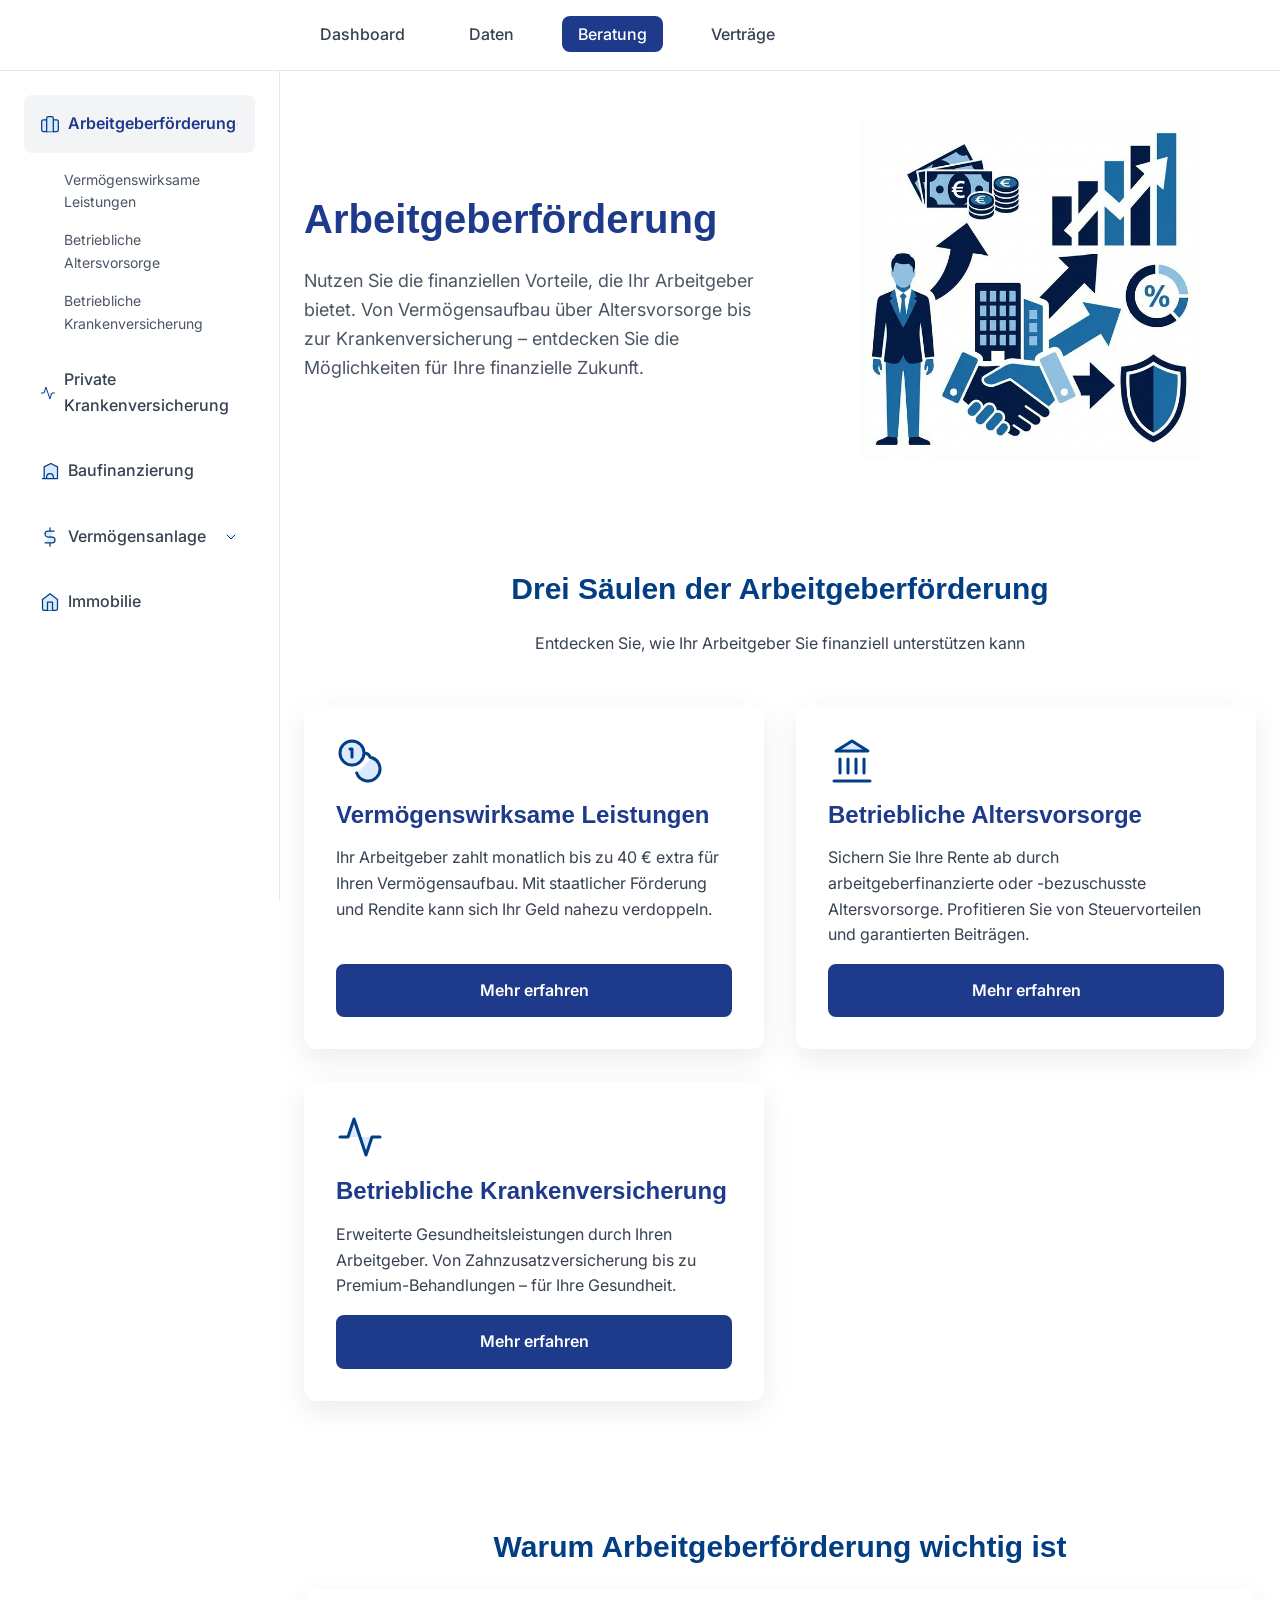
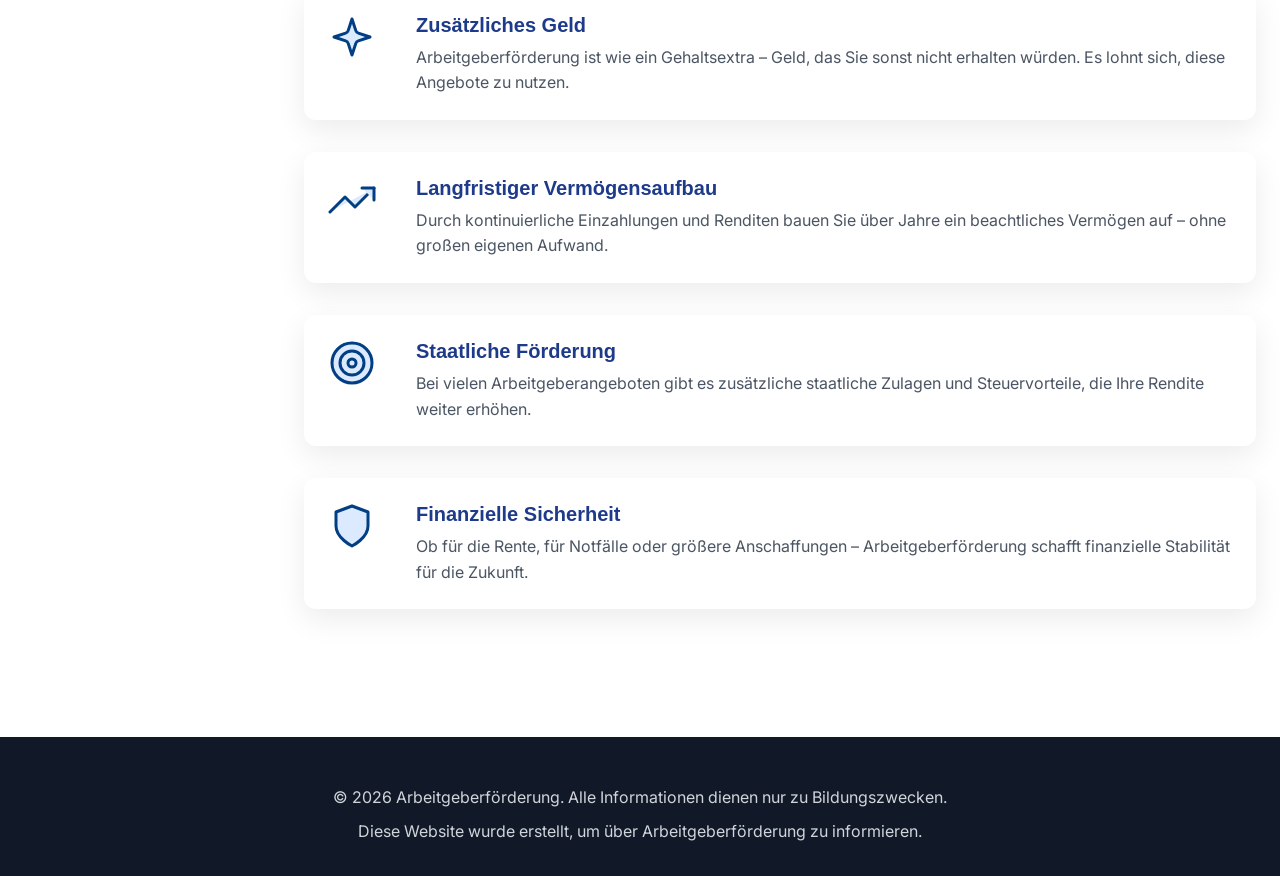
==== index.html @ 499d2a5a "Add files via upload" ====
<!DOCTYPE html>
<html lang="de">

<head>
    <meta charset="UTF-8">
    <meta name="viewport" content="width=device-width, initial-scale=1.0">
    <title>Arbeitgeberförderung</title>
    <meta name="description"
        content="Entdecken Sie die wichtigsten Arbeitgeberleistungen: Vermögenswirksame Leistungen, Betriebliche Altersvorsorge und Betriebliche Krankenversicherung.">
    <link rel="stylesheet" href="style.css">
    <link rel="preconnect" href="https://fonts.googleapis.com">
    <link rel="preconnect" href="https://fonts.gstatic.com" crossorigin>
    <link href="https://fonts.googleapis.com/css2?family=Inter:wght@400;500;600;700&display=swap" rel="stylesheet">
</head>

<body>
    <!-- Navigation -->
    <nav class="navbar">
        <div class="nav-container">
            <ul class="nav-menu" id="navMenu">
                <li><span class="nav-link disabled">Dashboard</span></li>
                <li><span class="nav-link disabled">Daten</span></li>
                <li><a href="index.html" class="nav-link active">Beratung</a></li>
                <li><span class="nav-link disabled">Verträge</span></li>
            </ul>
        </div>
    </nav>

    <div class="app-layout">
        <!-- Sidebar -->
        <aside class="sidebar" id="sidebar">
            <ul class="sidebar-menu">
                <li class="sidebar-item">
                    <a href="index.html" class="sidebar-link active"
                        style="display: flex; align-items: center; justify-content: space-between;">
                        <span style="display: flex; align-items: center; gap: 0.5rem;">
                            <!-- Icon for Arbeitgeberförderung -->
                            <svg xmlns="http://www.w3.org/2000/svg" class="icon-blue"
                                style="width: 1.25rem; height: 1.25rem;" viewBox="0 0 24 24" fill="none"
                                stroke="currentColor" stroke-width="2" stroke-linecap="round" stroke-linejoin="round">
                                <rect x="2" y="7" width="20" height="14" rx="2" ry="2" />
                                <path d="M16 21V5a2 2 0 0 0-2-2h-4a2 2 0 0 0-2 2v16" />
                            </svg>
                            Arbeitgeberförderung
                        </span>
                        <svg xmlns="http://www.w3.org/2000/svg" class="sidebar-icon-arrow icon-blue"
                            id="sidebarToggleArrow" style="width: 1rem; height: 1rem; cursor: pointer;"
                            viewBox="0 0 24 24" fill="none" stroke="currentColor" stroke-width="2"
                            stroke-linecap="round" stroke-linejoin="round">
                            <polyline points="6 9 12 15 18 9" />
                        </svg>
                    </a>
                    <ul class="sidebar-sub-menu open" id="sidebarSubMenu">
                        <li><a href="vl.html" class="sidebar-sub-link">Vermögenswirksame Leistungen</a></li>
                        <li><a href="bav.html" class="sidebar-sub-link">Betriebliche Altersvorsorge</a></li>
                        <li><a href="bkv.html" class="sidebar-sub-link">Betriebliche Krankenversicherung</a></li>
                    </ul>
                </li>
                <li class="sidebar-item">
                    <a href="pkv.html" class="sidebar-link" style="display: flex; align-items: center; gap: 0.5rem;">
                        <svg xmlns="http://www.w3.org/2000/svg" class="icon-blue"
                            style="width: 1.25rem; height: 1.25rem;" viewBox="0 0 24 24" fill="none"
                            stroke="currentColor" stroke-width="2" stroke-linecap="round" stroke-linejoin="round">
                            <path d="M22 12h-4l-3 9L9 3l-3 9H2" />
                        </svg> Private Krankenversicherung
                    </a>
                </li>
                <li class="sidebar-item">
                    <a href="baufinanzierung.html" class="sidebar-link"
                        style="display: flex; align-items: center; gap: 0.5rem; justify-content: flex-start;">
                        <svg xmlns="http://www.w3.org/2000/svg" class="icon-blue"
                            style="width: 1.25rem; height: 1.25rem;" viewBox="0 0 24 24" fill="none"
                            stroke="currentColor" stroke-width="2" stroke-linecap="round" stroke-linejoin="round">
                            <path d="M3 21h18M5 21V7l8-4 8 4v14M8 21v-2a4 4 0 0 1 8 0v2" />
                        </svg> Baufinanzierung
                    </a>
                </li>
                <li class="sidebar-item">
                    <a href="vermoegensanlage.html" class="sidebar-link"
                        style="display: flex; align-items: center; justify-content: space-between;">
                        <span style="display: flex; align-items: center; gap: 0.5rem;">
                            <svg xmlns="http://www.w3.org/2000/svg" class="icon-blue"
                                style="width: 1.25rem; height: 1.25rem;" viewBox="0 0 24 24" fill="none"
                                stroke="currentColor" stroke-width="2" stroke-linecap="round" stroke-linejoin="round">
                                <line x1="12" y1="1" x2="12" y2="23" />
                                <path d="M17 5H9.5a3.5 3.5 0 0 0 0 7h5a3.5 3.5 0 0 1 0 7H6" />
                            </svg>
                            Vermögensanlage
                        </span>
                        <svg xmlns="http://www.w3.org/2000/svg" class="sidebar-icon-arrow icon-blue"
                            id="sidebarToggleArrow2" style="width: 1rem; height: 1rem; cursor: pointer;"
                            viewBox="0 0 24 24" fill="none" stroke="currentColor" stroke-width="2"
                            stroke-linecap="round" stroke-linejoin="round">
                            <polyline points="6 9 12 15 18 9" />
                        </svg>
                    </a>
                    <ul class="sidebar-sub-menu" id="sidebarSubMenu2">
                        <li><a href="zinseszinseffekt.html" class="sidebar-sub-link">Zinseszinseffekt</a></li>
                        <li><a href="cost-average-effekt.html" class="sidebar-sub-link">Cost-Average-Effekt</a></li>
                        <li><a href="diversifikation.html" class="sidebar-sub-link">Diversifikation</a></li>
                        <li><a href="krisen-sind-chancen.html" class="sidebar-sub-link">Krisen sind Chancen</a></li>
                    </ul>
                </li>
                <li class="sidebar-item">
                    <a href="immobilie.html" class="sidebar-link"
                        style="display: flex; align-items: center; gap: 0.5rem; justify-content: flex-start;">
                        <svg xmlns="http://www.w3.org/2000/svg" class="icon-blue"
                            style="width: 1.25rem; height: 1.25rem;" viewBox="0 0 24 24" fill="none"
                            stroke="currentColor" stroke-width="2" stroke-linecap="round" stroke-linejoin="round">
                            <path d="M3 9l9-7 9 7v11a2 2 0 0 1-2 2H5a2 2 0 0 1-2-2z" />
                            <polyline points="9 22 9 12 15 12 15 22" />
                        </svg>
                        Immobilie
                    </a>
                </li>
            </ul>
        </aside>

        <!-- Main Content -->
        <main class="main-content">
            <!-- Hero Section -->
            <section class="hero">
                <div class="hero-container">
                    <div class="hero-content">
                        <h1>Arbeitgeberförderung</h1>
                        <p class="hero-subtitle">
                            Nutzen Sie die finanziellen Vorteile, die Ihr Arbeitgeber bietet.
                            Von Vermögensaufbau über Altersvorsorge bis zur Krankenversicherung –
                            entdecken Sie die Möglichkeiten für Ihre finanzielle Zukunft.
                        </p>
                    </div>
                    <div class="hero-illustration">
                        <img src="images/arbeitgeberfoerderung_hero.png"
                            alt="Finanzielle Vorteile durch Arbeitgeberförderung"
                            style="width:100%; max-width:340px; object-fit:contain;">
                    </div>
                </div>
            </section>

            <!-- Main Content -->
            <section class="section">
                <div class="container">
                    <div class="text-center mb-xl">
                        <h2>Drei Säulen der Arbeitgeberförderung</h2>
                        <p>Entdecken Sie, wie Ihr Arbeitgeber Sie finanziell unterstützen kann</p>
                    </div>

                    <div class="card-grid">
                        <!-- VL Card -->
                        <div class="card">
                            <div class="card-icon">
                                <svg xmlns="http://www.w3.org/2000/svg" class="icon-blue" viewBox="0 0 24 24"
                                    fill="none" stroke="currentColor" stroke-width="2" stroke-linecap="round"
                                    stroke-linejoin="round">
                                    <circle cx="8" cy="8" r="6" />
                                    <path d="M18.09 10.37A6 6 0 1 1 10.34 18" />
                                    <path d="M7 6h1v4" />
                                    <path d="M17.12 10.22a3 3 0 0 0-2.12-2.12" />
                                </svg>
                            </div>
                            <h3>Vermögenswirksame Leistungen</h3>
                            <p>
                                Ihr Arbeitgeber zahlt monatlich bis zu 40 € extra für Ihren Vermögensaufbau.
                                Mit staatlicher Förderung und Rendite kann sich Ihr Geld nahezu verdoppeln.
                            </p>
                            <a href="vl.html" class="btn btn-primary mt-md">Mehr erfahren</a>
                        </div>

                        <!-- BAV Card -->
                        <div class="card">
                            <div class="card-icon">
                                <svg xmlns="http://www.w3.org/2000/svg" class="icon-blue" viewBox="0 0 24 24"
                                    fill="none" stroke="currentColor" stroke-width="2" stroke-linecap="round"
                                    stroke-linejoin="round">
                                    <line x1="3" y1="22" x2="21" y2="22" />
                                    <line x1="6" y1="18" x2="6" y2="11" />
                                    <line x1="10" y1="18" x2="10" y2="11" />
                                    <line x1="14" y1="18" x2="14" y2="11" />
                                    <line x1="18" y1="18" x2="18" y2="11" />
                                    <polygon points="12 2 20 7 4 7" />
                                </svg>
                            </div>
                            <h3>Betriebliche Altersvorsorge</h3>
                            <p>
                                Sichern Sie Ihre Rente ab durch arbeitgeberfinanzierte oder
                                -bezuschusste Altersvorsorge. Profitieren Sie von Steuervorteilen
                                und garantierten Beiträgen.
                            </p>
                            <a href="bav.html" class="btn btn-primary mt-md">Mehr erfahren</a>
                        </div>

                        <!-- BKV Card -->
                        <div class="card">
                            <div class="card-icon">
                                <svg xmlns="http://www.w3.org/2000/svg" class="icon-blue" viewBox="0 0 24 24"
                                    fill="none" stroke="currentColor" stroke-width="2" stroke-linecap="round"
                                    stroke-linejoin="round">
                                    <path d="M22 12h-4l-3 9L9 3l-3 9H2" />
                                </svg>
                            </div>
                            <h3>Betriebliche Krankenversicherung</h3>
                            <p>
                                Erweiterte Gesundheitsleistungen durch Ihren Arbeitgeber.
                                Von Zahnzusatzversicherung bis zu Premium-Behandlungen –
                                für Ihre Gesundheit.
                            </p>
                            <a href="bkv.html" class="btn btn-primary mt-md">Mehr erfahren</a>
                        </div>
                    </div>
                </div>
            </section>

            <!-- Info Section -->
            <section class="section section--alt">
                <div class="container">
                    <h2 class="text-center">Warum Arbeitgeberförderung wichtig ist</h2>

                    <ul class="feature-list">
                        <li class="feature-item">
                            <div class="feature-icon">
                                <svg xmlns="http://www.w3.org/2000/svg" class="icon-blue" viewBox="0 0 24 24"
                                    fill="none" stroke="currentColor" stroke-width="2" stroke-linecap="round"
                                    stroke-linejoin="round">
                                    <path
                                        d="m12 3-1.912 5.813a2 2 0 0 1-1.275 1.275L3 12l5.813 1.912a2 2 0 0 1 1.275 1.275L12 21l1.912-5.813a2 2 0 0 1 1.275-1.275L21 12l-5.813-1.912a2 2 0 0 1-1.275-1.275Z" />
                                </svg>
                            </div>
                            <div class="feature-content">
                                <h4>Zusätzliches Geld</h4>
                                <p>
                                    Arbeitgeberförderung ist wie ein Gehaltsextra – Geld, das Sie sonst
                                    nicht erhalten würden. Es lohnt sich, diese Angebote zu nutzen.
                                </p>
                            </div>
                        </li>

                        <li class="feature-item">
                            <div class="feature-icon">
                                <svg xmlns="http://www.w3.org/2000/svg" class="icon-blue" viewBox="0 0 24 24"
                                    fill="none" stroke="currentColor" stroke-width="2" stroke-linecap="round"
                                    stroke-linejoin="round">
                                    <polyline points="23 6 13.5 15.5 8.5 10.5 1 18" />
                                    <polyline points="17 6 23 6 23 12" />
                                </svg>
                            </div>
                            <div class="feature-content">
                                <h4>Langfristiger Vermögensaufbau</h4>
                                <p>
                                    Durch kontinuierliche Einzahlungen und Renditen bauen Sie über Jahre
                                    ein beachtliches Vermögen auf – ohne großen eigenen Aufwand.
                                </p>
                            </div>
                        </li>

                        <li class="feature-item">
                            <div class="feature-icon">
                                <svg xmlns="http://www.w3.org/2000/svg" class="icon-blue" viewBox="0 0 24 24"
                                    fill="none" stroke="currentColor" stroke-width="2" stroke-linecap="round"
                                    stroke-linejoin="round">
                                    <circle cx="12" cy="12" r="10" />
                                    <circle cx="12" cy="12" r="6" />
                                    <circle cx="12" cy="12" r="2" />
                                </svg>
                            </div>
                            <div class="feature-content">
                                <h4>Staatliche Förderung</h4>
                                <p>
                                    Bei vielen Arbeitgeberangeboten gibt es zusätzliche staatliche
                                    Zulagen und Steuervorteile, die Ihre Rendite weiter erhöhen.
                                </p>
                            </div>
                        </li>

                        <li class="feature-item">
                            <div class="feature-icon">
                                <svg xmlns="http://www.w3.org/2000/svg" class="icon-blue" viewBox="0 0 24 24"
                                    fill="none" stroke="currentColor" stroke-width="2" stroke-linecap="round"
                                    stroke-linejoin="round">
                                    <path d="M12 22s8-4 8-10V5l-8-3-8 3v7c0 6 8 10 8 10z" />
                                </svg>
                            </div>
                            <div class="feature-content">
                                <h4>Finanzielle Sicherheit</h4>
                                <p>
                                    Ob für die Rente, für Notfälle oder größere Anschaffungen –
                                    Arbeitgeberförderung schafft finanzielle Stabilität für die Zukunft.
                                </p>
                            </div>
                        </li>
                    </ul>
                </div>
            </section>


        </main>
    </div>

    <!-- Footer -->
    <footer class="footer">
        <div class="footer-content">
            <p>&copy; 2026 Arbeitgeberförderung. Alle Informationen dienen nur zu Bildungszwecken.</p>
            <p>Diese Website wurde erstellt, um über Arbeitgeberförderung zu informieren.</p>
        </div>
    </footer>

    <!-- JavaScript -->
    <script>
        // Mobile Navigation Toggle
        const navToggle = document.getElementById('navToggle');
        const navMenu = document.getElementById('navMenu');

        navToggle.addEventListener('click', () => {
            document.querySelector('.sidebar').classList.toggle('active');
        });

        // Sidebar Collapse Logic - only toggle on arrow click
        const subMenu = document.getElementById('sidebarSubMenu');
        const arrow = document.getElementById('sidebarToggleArrow');

        arrow.addEventListener('click', (e) => {
            e.preventDefault(); // Prevent navigation when clicking arrow
            e.stopPropagation(); // Stop event from bubbling to parent link
            subMenu.classList.toggle('open');
            arrow.style.transform = subMenu.classList.contains('open') ? 'rotate(180deg)' : 'rotate(0deg)';
        });

        // Sidebar Collapse Logic - Vermögensanlage
        const subMenu2 = document.getElementById('sidebarSubMenu2');
        const arrow2 = document.getElementById('sidebarToggleArrow2');

        if (arrow2 && subMenu2) {
            arrow2.addEventListener('click', (e) => {
                e.preventDefault();
                e.stopPropagation();
                subMenu2.classList.toggle('open');
                arrow2.style.transform = subMenu2.classList.contains('open') ? 'rotate(180deg)' : 'rotate(0deg)';
            });
        }

        // Remove navLink listener as navLinks have changed
        /*
        const navLinks = document.querySelectorAll('.nav-link');
        navLinks.forEach(link => {
            link.addEventListener('click', () => {
                navMenu.classList.remove('active');
            });
        });
        */

        // Smooth scroll for anchor links
        document.querySelectorAll('a[href^="#"]').forEach(anchor => {
            anchor.addEventListener('click', function (e) {
                e.preventDefault();
                const target = document.querySelector(this.getAttribute('href'));
                if (target) {
                    target.scrollIntoView({
                        behavior: 'smooth',
                        block: 'start'
                    });
                }
            });
        });
    </script>
</body>

</html>
---- style.css ----
/* ===================================
   CSS Variables / Design System
   =================================== */
:root {
    /* Brand Colors */
    --primary: #1e3a8a;
    /* Dark Blue */
    --primary-light: #3b82f6;
    /* Light Blue */
    --primary-lighter: #93c5fd;
    --secondary: #06b6d4;
    /* Cyan */
    --accent: #22c55e;
    /* Green */

    /* Neutral Colors */
    --white: #ffffff;
    --gray-50: #f9fafb;
    --gray-100: #f3f4f6;
    --gray-200: #e5e7eb;
    --gray-300: #d1d5db;
    --gray-600: #4b5563;
    --gray-700: #374151;
    --gray-800: #1f2937;
    --gray-900: #111827;

    /* Spacing */
    --spacing-xs: 0.5rem;
    --spacing-sm: 1rem;
    --spacing-md: 1.5rem;
    --spacing-lg: 2rem;
    --spacing-xl: 3rem;
    --spacing-2xl: 4rem;

    /* Typography */
    --font-family: 'Inter', -apple-system, BlinkMacSystemFont, 'Segoe UI', sans-serif;
    --font-size-sm: 0.875rem;
    --font-size-base: 1rem;
    --font-size-lg: 1.125rem;
    --font-size-xl: 1.25rem;
    --font-size-2xl: 1.5rem;
    --font-size-3xl: 1.875rem;
    --font-size-4xl: 2.25rem;

    /* Shadows */
    --shadow-sm: 0 1px 2px 0 rgba(0, 0, 0, 0.05);
    --shadow: 0 1px 3px 0 rgba(0, 0, 0, 0.1), 0 1px 2px 0 rgba(0, 0, 0, 0.06);
    --shadow-md: 0 4px 6px -1px rgba(0, 0, 0, 0.1), 0 2px 4px -1px rgba(0, 0, 0, 0.06);
    --shadow-lg: 0 10px 15px -3px rgba(0, 0, 0, 0.1), 0 4px 6px -2px rgba(0, 0, 0, 0.05);

    /* Border Radius */
    --radius-sm: 0.375rem;
    --radius: 0.5rem;
    --radius-lg: 0.75rem;
    --radius-xl: 1rem;

    /* Transitions */
    --transition: all 0.3s cubic-bezier(0.4, 0, 0.2, 1);

    /* Custom Shadows for Boxes */
    --shadow-card: 0 10px 30px rgba(0, 0, 0, 0.08);
}

/* ===================================
   Base Styles
   =================================== */
* {
    margin: 0;
    padding: 0;
    box-sizing: border-box;
}

html {
    scroll-behavior: smooth;
    overflow-y: scroll;
    /* Always reserve space for scrollbar to prevent layout shift */
}

body {
    font-family: var(--font-family);
    font-size: var(--font-size-base);
    line-height: 1.6;
    color: var(--gray-800);
    background: var(--white);
}

/* ===================================
   Typography
   =================================== */
h1,
h2,
h3,
h4,
h5,
h6 {
    font-family: 'Segoe UI Semibold', 'Segoe UI', sans-serif;
    font-weight: 600;
    line-height: 1.2;
    color: #023e84;
    margin-bottom: var(--spacing-md);
}

h1 {
    font-size: var(--font-size-4xl);
}

h2 {
    font-size: var(--font-size-3xl);
}

h3 {
    font-size: var(--font-size-2xl);
}

h4 {
    font-size: var(--font-size-xl);
}

p {
    margin-bottom: var(--spacing-sm);
    color: var(--gray-700);
}

a {
    color: var(--primary-light);
    text-decoration: none;
    transition: var(--transition);
}

a:hover {
    color: var(--primary);
}

ul {
    list-style-position: inside;
}

/* ===================================
   Layout & Container
   =================================== */
.container {
    max-width: 1200px;
    margin: 0 auto;
    padding: 0 var(--spacing-md);
}

.section {
    padding: var(--spacing-2xl) 0;
}

.section--alt {
    background-color: var(--white);
}

/* ===================================
   Navigation
   =================================== */
.navbar {
    background: var(--white);
    position: sticky;
    top: 0;
    z-index: 1000;
    border-bottom: 1px solid var(--gray-200);
}

/* ===================================
   New Layout
   =================================== */
.app-layout {
    display: flex;
    min-height: calc(100vh - 70px);
    /* Subtract navbar height */
}

.sidebar {
    width: 280px;
    background: var(--white);
    border-right: 1px solid var(--gray-200);
    padding: var(--spacing-md);
    flex-shrink: 0;
    position: sticky;
    top: 70px;
    height: calc(100vh - 70px);
    overflow-y: auto;
}

.main-content {
    flex-grow: 1;
    overflow-x: hidden;
}

/* Sidebar Navigation */
.sidebar-menu {
    list-style: none;
    margin: 0;
    padding: 0;
}

.sidebar-item {
    margin-bottom: var(--spacing-xs);
}

.sidebar-link {
    display: flex;
    align-items: center;
    justify-content: space-between;
    padding: var(--spacing-sm);
    color: var(--gray-700);
    font-weight: 500;
    border-radius: var(--radius);
    transition: var(--transition);
    cursor: pointer;
    text-decoration: none;
    width: 100%;
    border: none;
    background: none;
    font-size: var(--font-size-base);
    text-align: left;
}

.sidebar-link:hover {
    background-color: var(--gray-100);
    color: var(--primary);
}

.sidebar-link.active {
    background-color: var(--gray-100);
    color: var(--primary);
    font-weight: 600;
}

.sidebar-icon-arrow {
    transition: transform 0.3s ease;
    width: 1.25rem;
    height: 1.25rem;
}

.sidebar-sub-menu {
    list-style: none;
    margin: 0;
    padding-left: var(--spacing-md);
    max-height: 0;
    overflow: hidden;
    transition: max-height 0.3s ease;
}

.sidebar-sub-menu.open {
    max-height: 500px;
    /* Arbitrary large height */
    margin-top: var(--spacing-xs);
}

.sidebar-sub-link {
    display: block;
    padding: var(--spacing-xs) var(--spacing-sm);
    color: var(--gray-600);
    font-size: var(--font-size-sm);
    border-radius: var(--radius);
    transition: var(--transition);
    text-decoration: none;
}

.sidebar-sub-link:hover {
    color: var(--primary);
    background-color: var(--gray-50);
}

.sidebar-sub-link.active {
    color: var(--primary);
    font-weight: 600;
    background-color: var(--gray-50);
}

/* Adjusted Navbar */
.nav-container {
    max-width: 100%;
    /* Full width */
    margin: 0 auto;
    padding: 0 var(--spacing-md);
    display: flex;
    align-items: center;
    height: 70px;
    gap: var(--spacing-xl);
}

@media (min-width: 769px) {
    .nav-container {
        padding-left: calc(280px + var(--spacing-md));
    }
}

.nav-brand {
    display: flex;
    align-items: center;
    font-size: var(--font-size-xl);
    font-weight: 700;
    color: var(--primary);
}

.nav-brand img {
    height: 40px;
    width: auto;
}

.nav-menu {
    display: flex;
    list-style: none;
    gap: var(--spacing-lg);
    margin: 0;
}

.nav-link {
    color: var(--gray-700);
    font-weight: 500;
    padding: var(--spacing-xs) var(--spacing-sm);
    border-radius: var(--radius);
    transition: var(--transition);
}

.nav-link:hover {
    background-color: var(--gray-100);
    color: var(--primary);
}

.nav-link.active {
    background-color: var(--primary);
    color: var(--white);
}

/* Disabled link style for non-functional menu items */
.nav-link.disabled {
    cursor: default;
}

.nav-link.disabled:hover {
    background-color: transparent;
    color: var(--gray-700);
}

.nav-toggle {
    display: none;
    background: none;
    border: none;
    font-size: 1.5rem;
    cursor: pointer;
    color: var(--primary);
    padding: var(--spacing-xs);
    margin-left: auto;
}

/* Responsive Sidebar Toggle */
@media (max-width: 768px) {
    .app-layout {
        flex-direction: column;
    }

    .sidebar {
        width: 100%;
        height: auto;
        position: relative;
        top: 0;
        border-right: none;
        border-bottom: 1px solid var(--gray-200);
        display: none;
        /* Hidden by default on mobile */
    }

    .sidebar.active {
        display: block;
    }
}

/* ===================================
   Hero Section
   =================================== */
.hero {
    background: var(--white);
    padding: var(--spacing-xl) 0;
}

.hero-container {
    max-width: 1200px;
    margin: 0 auto;
    padding: 0 var(--spacing-md);
    display: grid;
    grid-template-columns: 1fr 1fr;
    gap: var(--spacing-xl);
    align-items: center;
}

.hero-content h1 {
    font-size: 2.5rem;
    margin-bottom: var(--spacing-md);
    color: var(--primary);
}

.hero-subtitle {
    font-size: var(--font-size-lg);
    color: var(--gray-600);
    margin-bottom: 0;
}

.hero-illustration {
    display: flex;
    justify-content: center;
    align-items: center;
}

.hero-illustration img {
    max-width: 70%;
    height: auto;
    mix-blend-mode: multiply;
}



@media (max-width: 768px) {
    .hero-container {
        grid-template-columns: 1fr;
        text-align: center;
    }

    .hero-content h1 {
        font-size: 2rem;
    }

    .hero-illustration {
        order: -1;
    }
}

/* ===================================
   Cards
   =================================== */
.card-grid {
    display: grid;
    grid-template-columns: repeat(auto-fit, minmax(300px, 1fr));
    gap: var(--spacing-lg);
    margin-top: var(--spacing-lg);
}

.card {
    background: var(--white);
    border: none;
    box-shadow: var(--shadow-card);
    border-radius: var(--radius-lg);
    padding: var(--spacing-lg);
    transition: var(--transition);
    display: flex;
    flex-direction: column;
}

.card .btn {
    margin-top: auto;
}

.card:hover {
    transform: translateY(-4px);
    box-shadow: 0 20px 40px rgba(0, 0, 0, 0.12);
}

.card-icon {
    display: flex;
    justify-content: flex-start;
    margin-bottom: var(--spacing-sm);
}

.card-icon svg {
    width: 3rem;
    height: 3rem;
}

.card h3 {
    color: var(--primary);
    margin-bottom: var(--spacing-sm);
}

.card ul {
    list-style-position: inside;
    color: var(--gray-600);
}

.card ul li {
    margin-bottom: var(--spacing-xs);
}

/* ===================================
   Buttons
   =================================== */
.btn {
    display: inline-block;
    padding: 0.75rem 1.5rem;
    font-weight: 600;
    text-align: center;
    border-radius: var(--radius);
    transition: var(--transition);
    cursor: pointer;
    border: 2px solid transparent;
    font-size: var(--font-size-base);
}

.btn-primary {
    background-color: var(--primary);
    color: var(--white);
    border-color: var(--primary);
}

.btn-primary:hover {
    background-color: var(--primary-light);
    border-color: var(--primary-light);
    transform: translateY(-2px);
    box-shadow: var(--shadow-md);
}

.btn-outline {
    background-color: transparent;
    color: var(--primary);
    border-color: var(--primary);
}

.btn-outline:hover {
    background-color: var(--primary);
    color: var(--white);
}

/* ===================================
   Feature Lists
   =================================== */
.feature-list {
    list-style: none;
    display: flex;
    flex-direction: column;
    gap: var(--spacing-lg);
}

.feature-item {
    display: grid;
    grid-template-columns: auto 1fr;
    gap: var(--spacing-md);
    align-items: start;
    padding: var(--spacing-md);
    background: var(--white);
    border-radius: var(--radius-lg);
    border: none;
    box-shadow: var(--shadow-card);
    transition: var(--transition);
}

.feature-item:hover {
    box-shadow: 0 20px 40px rgba(0, 0, 0, 0.12);
}

.feature-icon {
    display: flex;
    align-items: center;
    justify-content: center;
    margin-right: var(--spacing-sm);
}

.feature-icon svg {
    width: 3rem;
    height: 3rem;
}

.feature-content h4 {
    margin-bottom: var(--spacing-xs);
    color: var(--primary);
}

.feature-content p {
    color: var(--gray-600);
    margin: 0;
}

/* ===================================
   Info & Highlight Boxes
   =================================== */
.info-box,
.highlight-box {
    background: var(--gray-50);
    border-left: 4px solid var(--primary);
    padding: var(--spacing-md);
    border-radius: var(--radius);
    margin-top: var(--spacing-lg);
    box-shadow: var(--shadow-card);
}

.highlight-box {
    background: linear-gradient(135deg, #dbeafe 0%, #e0f2fe 100%);
    border-left-color: var(--secondary);
}

.info-box h3,
.highlight-box h3 {
    margin-bottom: var(--spacing-sm);
    color: var(--primary);
}

.info-box p,
.highlight-box p {
    margin: 0;
}

/* ===================================
   Step Process
   =================================== */
.steps-grid {
    display: grid;
    grid-template-columns: repeat(auto-fit, minmax(250px, 1fr));
    gap: var(--spacing-lg);
    margin-top: var(--spacing-lg);
}

.step {
    background: var(--white);
    padding: var(--spacing-lg);
    border-radius: var(--radius-lg);
    border: none;
    box-shadow: var(--shadow-card);
    transition: var(--transition);
}

.step:hover {
    box-shadow: 0 20px 40px rgba(0, 0, 0, 0.12);
}

.step-number {
    width: 50px;
    height: 50px;
    background: linear-gradient(135deg, var(--primary) 0%, var(--primary-light) 100%);
    color: var(--white);
    border-radius: 50%;
    display: flex;
    align-items: center;
    justify-content: center;
    font-size: var(--font-size-xl);
    font-weight: 700;
    margin-bottom: var(--spacing-md);
}

.step h4 {
    color: var(--primary);
    margin-bottom: var(--spacing-sm);
}

.step p {
    color: var(--gray-600);
    margin: 0;
}

/* ===================================
   Accordion (FAQ)
   =================================== */
.accordion {
    display: flex;
    flex-direction: column;
    gap: var(--spacing-sm);
}

.accordion-item {
    background: var(--white);
    border: none;
    box-shadow: var(--shadow-card);
    border-radius: var(--radius);
    overflow: hidden;
}

.accordion-header {
    padding: var(--spacing-md);
    cursor: pointer;
    display: flex;
    justify-content: space-between;
    align-items: center;
    font-weight: 600;
    color: var(--primary);
    transition: var(--transition);
}

.accordion-header:hover {
    background-color: var(--gray-50);
}

.accordion-icon {
    transition: transform 0.3s ease;
    color: var(--primary-light);
}

.accordion-item.active .accordion-icon {
    transform: rotate(180deg);
}

.accordion-content {
    max-height: 0;
    overflow: hidden;
    transition: max-height 0.3s ease;
}

.accordion-item.active .accordion-content {
    max-height: 1000px;
}

.accordion-body {
    padding: 0 var(--spacing-md) var(--spacing-md);
    color: var(--gray-700);
}

.accordion-body ul {
    margin-top: var(--spacing-sm);
    padding-left: var(--spacing-md);
}

.accordion-body li {
    margin-bottom: var(--spacing-xs);
}

/* ===================================
   Footer
   =================================== */
.footer {
    background-color: var(--gray-900);
    color: var(--gray-300);
    padding: var(--spacing-xl) 0 var(--spacing-md);
    margin-top: var(--spacing-2xl);
}

.footer-content {
    max-width: 1200px;
    margin: 0 auto;
    padding: 0 var(--spacing-md);
    text-align: center;
}

.footer p {
    color: var(--gray-400);
    margin-bottom: var(--spacing-xs);
}

/* ===================================
   Utility Classes
   =================================== */
.text-center {
    text-align: center;
}

.mb-xs {
    margin-bottom: var(--spacing-xs);
}

.mb-sm {
    margin-bottom: var(--spacing-sm);
}

.mb-md {
    margin-bottom: var(--spacing-md);
}

.mb-lg {
    margin-bottom: var(--spacing-lg);
}

.mb-xl {
    margin-bottom: var(--spacing-xl);
}

.mt-xs {
    margin-top: var(--spacing-xs);
}

.mt-sm {
    margin-top: var(--spacing-sm);
}

.mt-md {
    margin-top: var(--spacing-md);
}

.mt-lg {
    margin-top: var(--spacing-md);
}

.mt-xl {
    margin-top: var(--spacing-xl);
}

/* Icon Styles */
.icon-blue {
    fill: #dbeafe;
    stroke: #023e84;
    stroke-width: 1.5;
    stroke-linecap: round;
    stroke-linejoin: round;
}

/* ===================================
   Slider / Carousel Styles
   =================================== */
.slider-container {
    position: relative;
    max-width: 800px;
    margin: 0 auto;
    padding: 0 3rem;
}

.slider-wrapper {
    overflow: hidden;
    border-radius: var(--radius-lg);
}

.slider-track {
    display: flex;
    transition: transform 0.5s ease-in-out;
}

.slider-item {
    min-width: 100%;
    padding: var(--spacing-xl);
    background: var(--white);
    border-radius: var(--radius-lg);
    box-shadow: var(--shadow-card);
}

.slider-item .feature-item {
    display: flex;
    flex-direction: column;
    align-items: center;
    text-align: center;
    box-shadow: none;
    padding: 0;
}

.slider-item .feature-icon {
    margin-bottom: var(--spacing-md);
}

.slider-item .feature-content h4 {
    font-size: var(--font-size-xl);
    margin-bottom: var(--spacing-sm);
    color: var(--primary);
}

.slider-item .feature-content p {
    font-size: var(--font-size-base);
    color: var(--gray-700);
    line-height: 1.7;
}

.slider-btn {
    position: absolute;
    top: 50%;
    transform: translateY(-50%);
    background: var(--white);
    border: 2px solid var(--primary);
    color: var(--primary);
    width: 2.5rem;
    height: 2.5rem;
    border-radius: 50%;
    display: flex;
    align-items: center;
    justify-content: center;
    cursor: pointer;
    transition: var(--transition);
    z-index: 10;
    box-shadow: var(--shadow-md);
}

.slider-btn:hover {
    background: var(--primary);
    color: var(--white);
    transform: translateY(-50%) scale(1.1);
}

.slider-btn:active {
    transform: translateY(-50%) scale(0.95);
}

.slider-btn-prev {
    left: 0;
}

.slider-btn-next {
    right: 0;
}

.slider-btn svg {
    width: 1.25rem;
    height: 1.25rem;
}

.slider-dots {
    display: flex;
    justify-content: center;
    gap: 0.5rem;
    margin-top: var(--spacing-lg);
    position: relative;
    z-index: 100;
}

.slider-dot {
    width: 0.75rem;
    height: 0.75rem;
    border-radius: 50%;
    background: var(--gray-300);
    border: none;
    cursor: pointer;
    transition: var(--transition);
    padding: 0.5rem;
    pointer-events: auto;
    position: relative;
}

.slider-dot::before {
    content: '';
    position: absolute;
    top: 50%;
    left: 50%;
    transform: translate(-50%, -50%);
    width: 0.75rem;
    height: 0.75rem;
    border-radius: 50%;
    background: var(--gray-300);
    transition: var(--transition);
}

.slider-dot.active::before {
    background: var(--primary);
    transform: translate(-50%, -50%) scale(1.2);
}

.slider-dot:hover::before {
    background: var(--primary-light);
}

@media (max-width: 768px) {
    .slider-container {
        padding: 0 2.5rem;
    }

    .slider-item {
        padding: var(--spacing-lg);
    }

    .slider-btn {
        width: 2rem;
        height: 2rem;
    }

    .slider-btn svg {
        width: 1rem;
        height: 1rem;
    }
}

/* ===================================
   Lightbox
   =================================== */
.lightbox {
    display: none;
    position: fixed;
    z-index: 2000;
    padding-top: 50px;
    left: 0;
    top: 0;
    width: 100%;
    height: 100%;
    overflow: auto;
    background-color: rgba(0, 0, 0, 0.9);
}

.lightbox-content {
    margin: auto;
    display: block;
    width: 95%;
    max-width: 95vw;
    max-height: 95vh;
    object-fit: contain;
    animation-name: zoom;
    animation-duration: 0.3s;
}

@keyframes zoom {
    from {
        transform: scale(0)
    }

    to {
        transform: scale(1)
    }
}

.lightbox-close {
    position: absolute;
    top: 15px;
    right: 35px;
    color: #f1f1f1;
    font-size: 40px;
    font-weight: bold;
    transition: 0.3s;
    cursor: pointer;
}

.lightbox-close:hover,
.lightbox-close:focus {
    color: #bbb;
    text-decoration: none;
    cursor: pointer;
}

#lightboxCaption {
    margin: auto;
    display: block;
    width: 80%;
    max-width: 700px;
    text-align: center;
    color: #ccc;
    padding: 10px 0;
    font-size: 1.1rem;
}

@media only screen and (max-width: 700px) {
    .lightbox-content {
        width: 100%;
    }
}
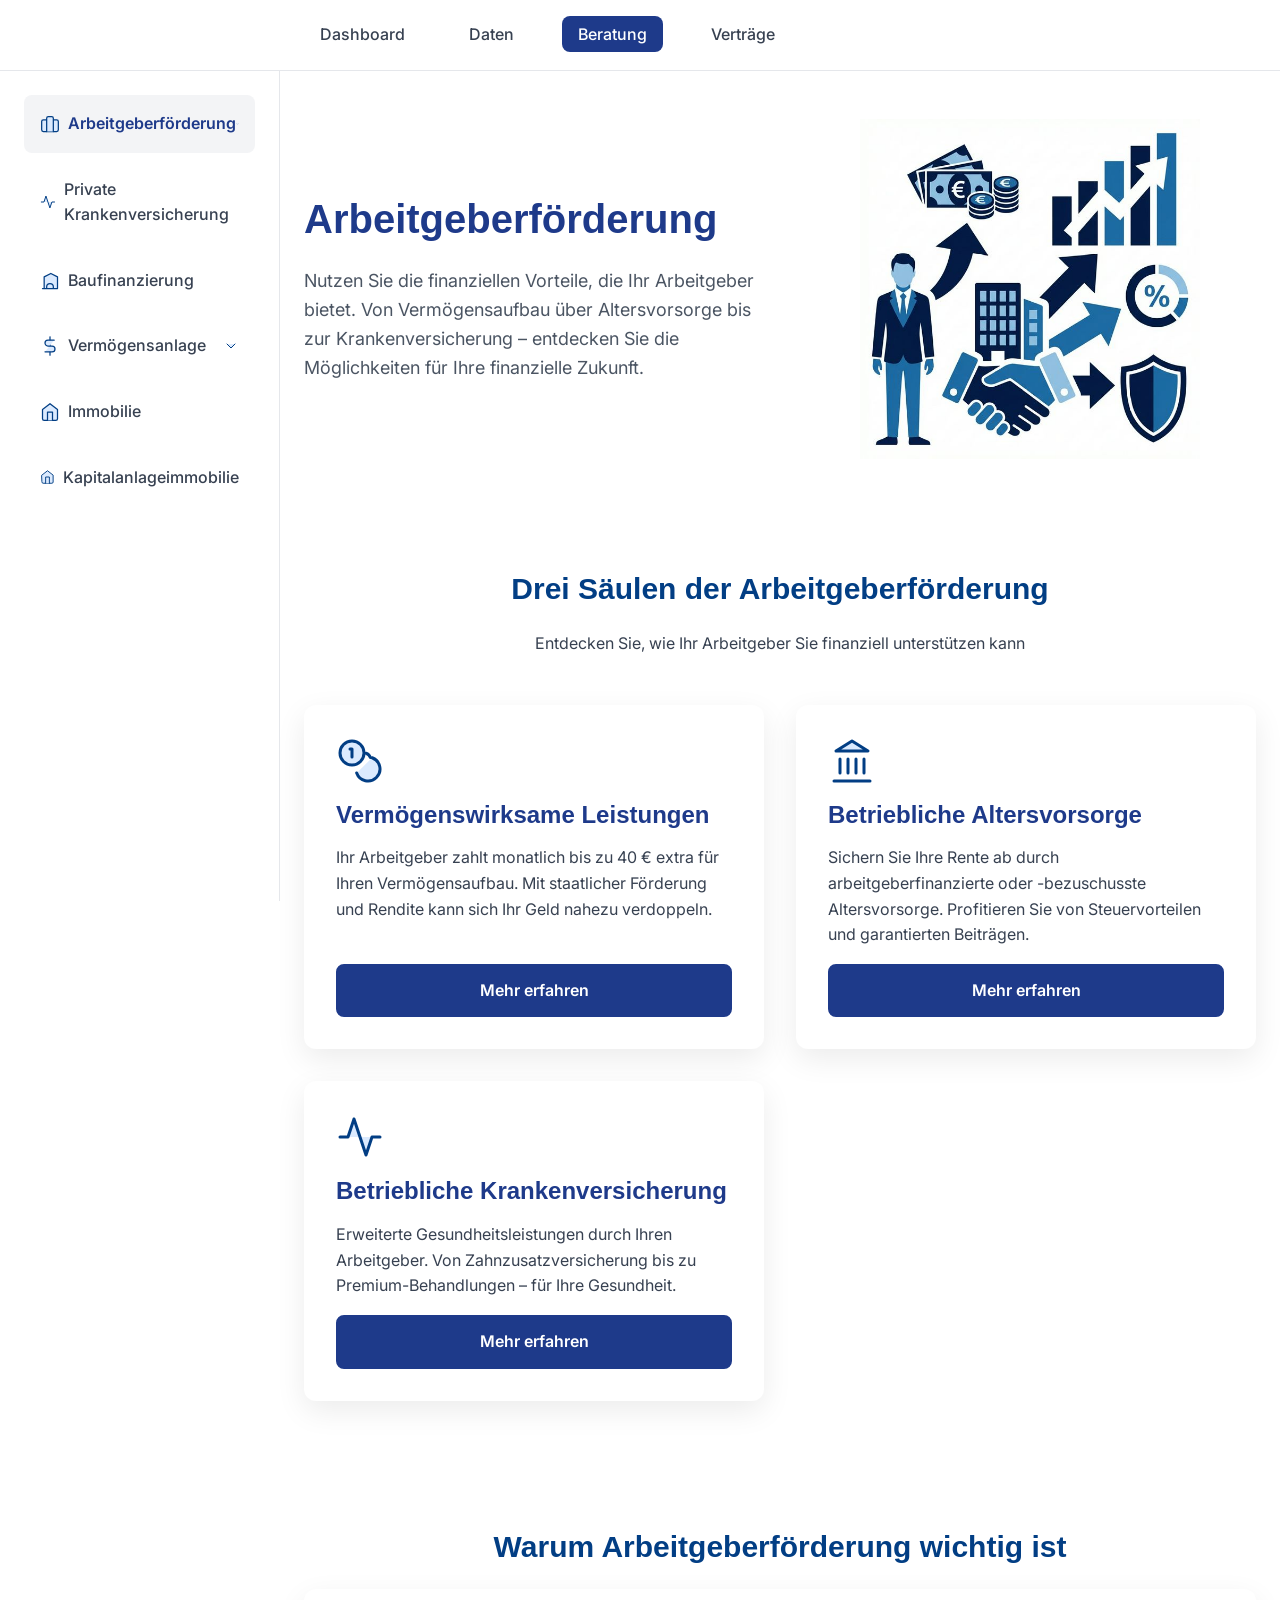
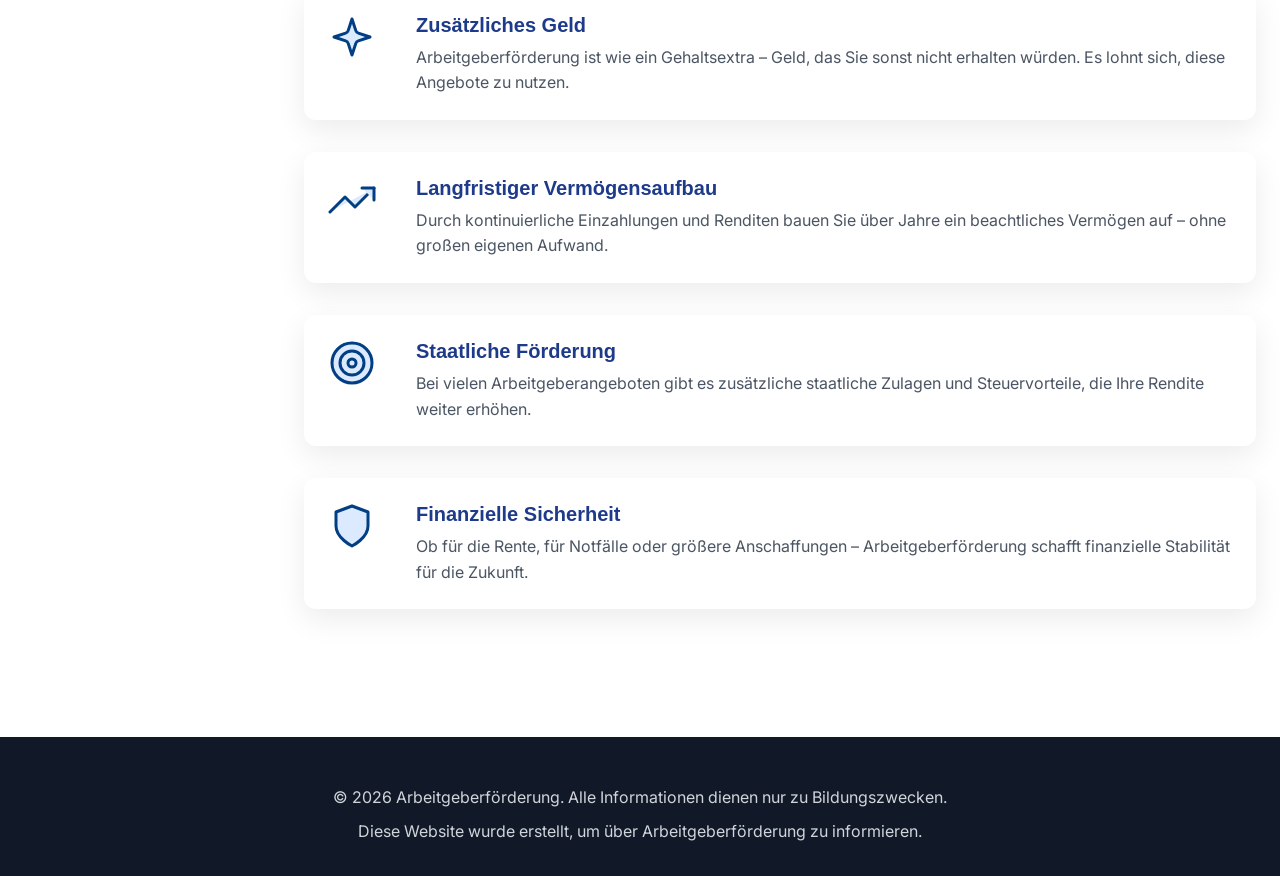
==== commit 8796bfc1: "Add files via upload" ====
--- a/index.html
+++ b/index.html
@@ -50,7 +50,7 @@
                             <polyline points="6 9 12 15 18 9" />
                         </svg>
                     </a>
-                    <ul class="sidebar-sub-menu open" id="sidebarSubMenu">
+                    <ul class="sidebar-sub-menu" id="sidebarSubMenu">
                         <li><a href="vl.html" class="sidebar-sub-link">Vermögenswirksame Leistungen</a></li>
                         <li><a href="bav.html" class="sidebar-sub-link">Betriebliche Altersvorsorge</a></li>
                         <li><a href="bkv.html" class="sidebar-sub-link">Betriebliche Krankenversicherung</a></li>
@@ -95,6 +95,7 @@
                         </svg>
                     </a>
                     <ul class="sidebar-sub-menu" id="sidebarSubMenu2">
+                        <li><a href="sparen-vs-investieren.html" class="sidebar-sub-link">Sparen vs. Investieren</a></li>
                         <li><a href="zinseszinseffekt.html" class="sidebar-sub-link">Zinseszinseffekt</a></li>
                         <li><a href="cost-average-effekt.html" class="sidebar-sub-link">Cost-Average-Effekt</a></li>
                         <li><a href="diversifikation.html" class="sidebar-sub-link">Diversifikation</a></li>
@@ -111,6 +112,18 @@
                             <polyline points="9 22 9 12 15 12 15 22" />
                         </svg>
                         Immobilie
+                    </a>
+                </li>
+                <li class="sidebar-item">
+                    <a href="kapitalanlageimmobilie.html" class="sidebar-link"
+                        style="display: flex; align-items: center; gap: 0.5rem; justify-content: flex-start;">
+                        <svg xmlns="http://www.w3.org/2000/svg" class="icon-blue"
+                            style="width: 1.25rem; height: 1.25rem;" viewBox="0 0 24 24" fill="none"
+                            stroke="currentColor" stroke-width="2" stroke-linecap="round" stroke-linejoin="round">
+                            <path d="M3 9l9-7 9 7v11a2 2 0 0 1-2 2H5a2 2 0 0 1-2-2z" />
+                            <polyline points="9 22 9 12 15 12 15 22" />
+                        </svg>
+                        Kapitalanlageimmobilie
                     </a>
                 </li>
             </ul>
